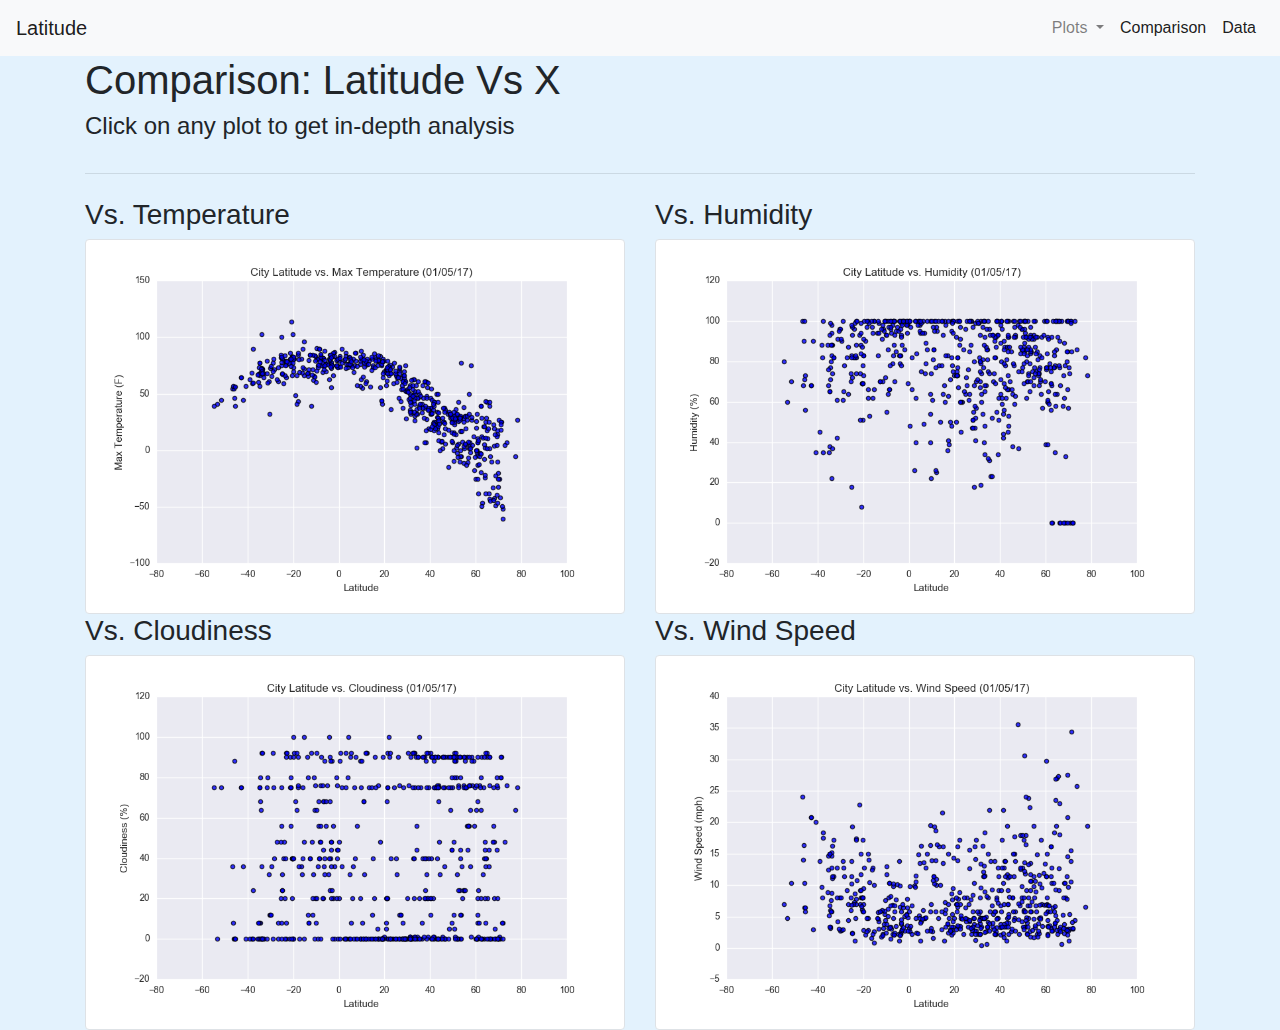
==== comparisons.html @ 5eba3b09 "Added all the files to go live" ====
<!DOCTYPE html>
<html lang=en>
    <head>
        <meta charset="UTF-8">
        <meta name="viewport" content="width=device-width, initial-scale=1">
        <title>Comparisons</title>
        <link rel="stylesheet" href="https://stackpath.bootstrapcdn.com/bootstrap/4.3.1/css/bootstrap.min.css" integrity="sha384-ggOyR0iXCbMQv3Xipma34MD+dH/1fQ784/j6cY/iJTQUOhcWr7x9JvoRxT2MZw1T" crossorigin="anonymous">
        <link rel="stylesheet" href="styles.css">
    </head>
    
    <body>
        <nav class="navbar navbar-expand-lg navbar-light bg-light ">
            <a class="navbar-brand mb-0 h1"  href="index.html">Latitude</a>
            <button class="navbar-toggler" type="button" data-toggle="collapse" data-target="#navbarSupportedContent" aria-controls="navbarSupportedContent" aria-expanded="false" aria-label="Toggle navigation">
            <span class="navbar-toggler-icon"></span>
            </button>

            <div class="collapse navbar-collapse" id="navbarSupportedContent">
                <ul class="navbar-nav ml-auto">
                    <li class="nav-item dropdown">
                        <a class="nav-link dropdown-toggle" href="#" id="navbarDropdownMenuLink" data-toggle="dropdown" aria-haspopup="true" aria-expanded="false">
                        Plots
                        </a>
                        <div class="dropdown-menu" aria-labelledby="navbarDropdownMenuLink">
                            <a class="dropdown-item" href="#">Temperature</a>
                            <a class="dropdown-item" href="#">Wind Speed</a>
                            <a class="dropdown-item" href="#">Humidity</a>
                            <a class="dropdown-item" href="#">Cloudiness</a>
                        </div>
                    </li>
                    <li class="nav-item active">
                        <a class="nav-link" href="comparisons.html">Comparison <span class="sr-only">(current)</span></a>
                    </li>
                    <li class="nav-item active">
                        <a class="nav-link" href="data.html">Data<span class="sr-only">(current)</span></a>
                    </li>
                </ul>
            </div>       
        </nav>
        <div class="parent-container d-flex " style="background-color: #e3f2fd;">
            <div class ="container">
                <div class = "row">
                    <div class = "col-md-12">
                        <h1>Comparison: Latitude Vs X</h1>
                    </div>
                    <div class = "col-md-12">
                        <h4>Click on any plot to get in-depth analysis</h4>
                    </div>
                </div>
                <hr class="my-4">
                <div class ="row">
                    <div class = "col-md-6">
                        <h3> Vs. Temperature</h3>
                        <a target="_self" href="temperature.html">
                            <img src="assets/Fig1.png" alt="..." class="img-thumbnail img-responsive"> 
                        </a>                 
                    </div>  
                    <div class = "col-md-6">
                        <h3> Vs. Humidity</h3>
                        <a target="_self" href="humidity.html">
                            <img src="assets/Fig2.png" alt="..." class="img-thumbnail img-responsive"> 
                        </a>
                    </div>              
                </div>
                <div class ="row">
                    <div class = "col-md-6">
                        <h3> Vs. Cloudiness</h3>
                        <a target="_self" href="cloudiness.html">
                            <img src="assets/Fig3.png" alt="..." class="img-thumbnail img-responsive"> 
                        </a>
                    </div>
                    <div class = "col-md-6">
                        <h3> Vs. Wind Speed</h3>
                        <a target="_self" href="cloudiness.html">
                            <img src="assets/Fig4.png" alt="..." class="img-thumbnail img-responsive"> 
                        </a>
                    </div>            
                </div>
            </div>
        </div>
        <script src="https://code.jquery.com/jquery-3.3.1.slim.min.js" integrity="sha384-q8i/X+965DzO0rT7abK41JStQIAqVgRVzpbzo5smXKp4YfRvH+8abtTE1Pi6jizo" crossorigin="anonymous"></script>
        <script src="https://cdnjs.cloudflare.com/ajax/libs/popper.js/1.14.7/umd/popper.min.js" integrity="sha384-UO2eT0CpHqdSJQ6hJty5KVphtPhzWj9WO1clHTMGa3JDZwrnQq4sF86dIHNDz0W1" crossorigin="anonymous"></script>
        <script src="https://stackpath.bootstrapcdn.com/bootstrap/4.3.1/js/bootstrap.min.js" integrity="sha384-JjSmVgyd0p3pXB1rRibZUAYoIIy6OrQ6VrjIEaFf/nJGzIxFDsf4x0xIM+B07jRM" crossorigin="anonymous"></script>
    </body>
</html>
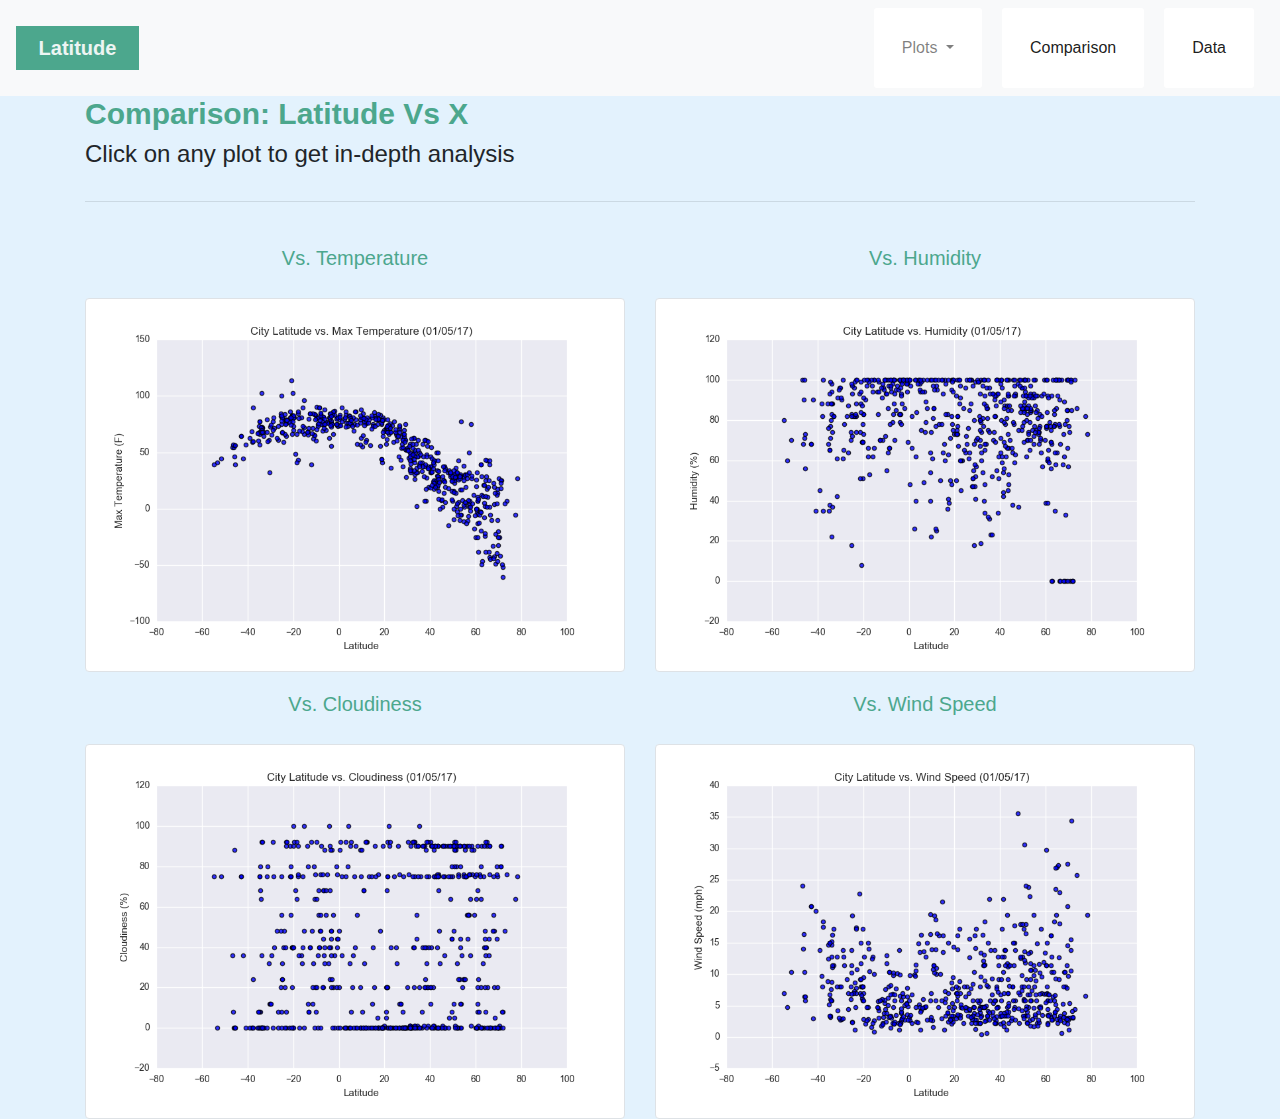
==== commit 4352650e: "Updates to links" ====
--- a/comparisons.html
+++ b/comparisons.html
@@ -22,10 +22,10 @@
                         Plots
                         </a>
                         <div class="dropdown-menu" aria-labelledby="navbarDropdownMenuLink">
-                            <a class="dropdown-item" href="#">Temperature</a>
-                            <a class="dropdown-item" href="#">Wind Speed</a>
-                            <a class="dropdown-item" href="#">Humidity</a>
-                            <a class="dropdown-item" href="#">Cloudiness</a>
+                            <a class="dropdown-item" href="temperature.html">Temperature</a>
+                            <a class="dropdown-item" href="wind_speed.html">Wind Speed</a>
+                            <a class="dropdown-item" href="humidity.html">Humidity</a>
+                            <a class="dropdown-item" href="cloudiness.html">Cloudiness</a>
                         </div>
                     </li>
                     <li class="nav-item active">
--- a/styles.css
+++ b/styles.css
@@ -0,0 +1,137 @@
+
+/* Giving the body the specified background color, adding font sizes for the h1 and h3 elements we'll be using */
+body {
+  background: #f1f1f1;
+}
+
+h1 {
+  font-size: 30px;
+  font-weight: bold;
+  color: #4ca78d;
+  
+}
+
+h3 {
+  font-size: 20px;
+  color: #4ca78d;
+  padding: 20px;
+  text-align: center;
+}
+.borders {
+  border: 10px solid blue;
+}
+
+.navbar-custom { 
+  padding: 10px;
+  background-color:#4ca78d; 
+} 
+
+/* Giving our navbar some padding and a background color */
+.navbar-light .navbar {
+  padding: 10px;
+  background: #3721b6;
+}
+
+.navbar-light .navbar-brand {
+  display: inline-block;
+  padding-right: 1.4125rem;
+  padding-left: 1.4125rem;
+  padding-top: 0.4125rem;
+  padding-bottom: 0.4125rem;
+  margin-right: 5rem;
+  font-size: 1.25rem;
+  line-height: inherit;
+  white-space: nowrap;
+  background: #4ca78d;
+  font-weight: bold;
+  color: #edf5f3;
+}
+
+
+/* Making our navbar li's inline-block elements this makes it so we can have multiple on the same line. Floats could have been used too */
+.navbar li {
+  display: inline-block;
+  padding: 20px;
+  margin-right: 10px;
+  margin-left: 10px;
+  cursor: pointer;
+  background: #fff;
+  border-radius: 3px;
+}
+
+/* Getting rid of the default link styles here */
+.navbar li a {
+  color: #000;
+  text-decoration: none;
+}
+
+/* Styling the header, giving it a height, a background color, and some top padding */
+.header {
+  height: 200px;
+  padding-top: 20px;
+  background: #cdcdcd;
+}
+
+/* Centering our h1 tag inside our header, giving it a little padding, removing its margin */
+.header h1 {
+  padding: 60px;
+  margin: 0;
+  color: rgb(80, 28, 28);
+  text-align: left;
+  font-size: 5px;
+}
+
+/* Giving the .post element margin on 3 sides */
+.post {
+  margin-top: 50px;
+  margin-right: 100px;
+  margin-left: 100px;
+}
+
+.box {
+  height: 800px;
+  padding: 20px;
+  color: rgb(119, 91, 91);
+  background: rgb(45, 154, 182);
+}
+
+
+.container_table{
+  background-color: rgb(245, 240, 240);
+  height:100px;
+  }
+
+#nav-select {
+  visibility: hidden;
+}
+
+@media(max-width: 768px) {
+  .navbar.bg-light {
+      background-color:  rgb(78, 161, 134) !important;
+  }
+}
+
+/* Adding media queries to show the drop-down, and hide the navbar when the screen is smaller than 480 pixels */
+@media (max-width: 480px) {
+
+  .navbar-collapse{
+    background-color: rgb(78, 161, 134);
+    }  
+    
+  .navbar li {
+    padding: 10px;
+  }
+
+  .post {
+    margin-right: 30px;
+    margin-left: 30px;
+  }
+
+  .navbar ul {
+    visibility: hidden;
+  }
+
+  #nav-select {
+    visibility: visible;
+  }
+}
